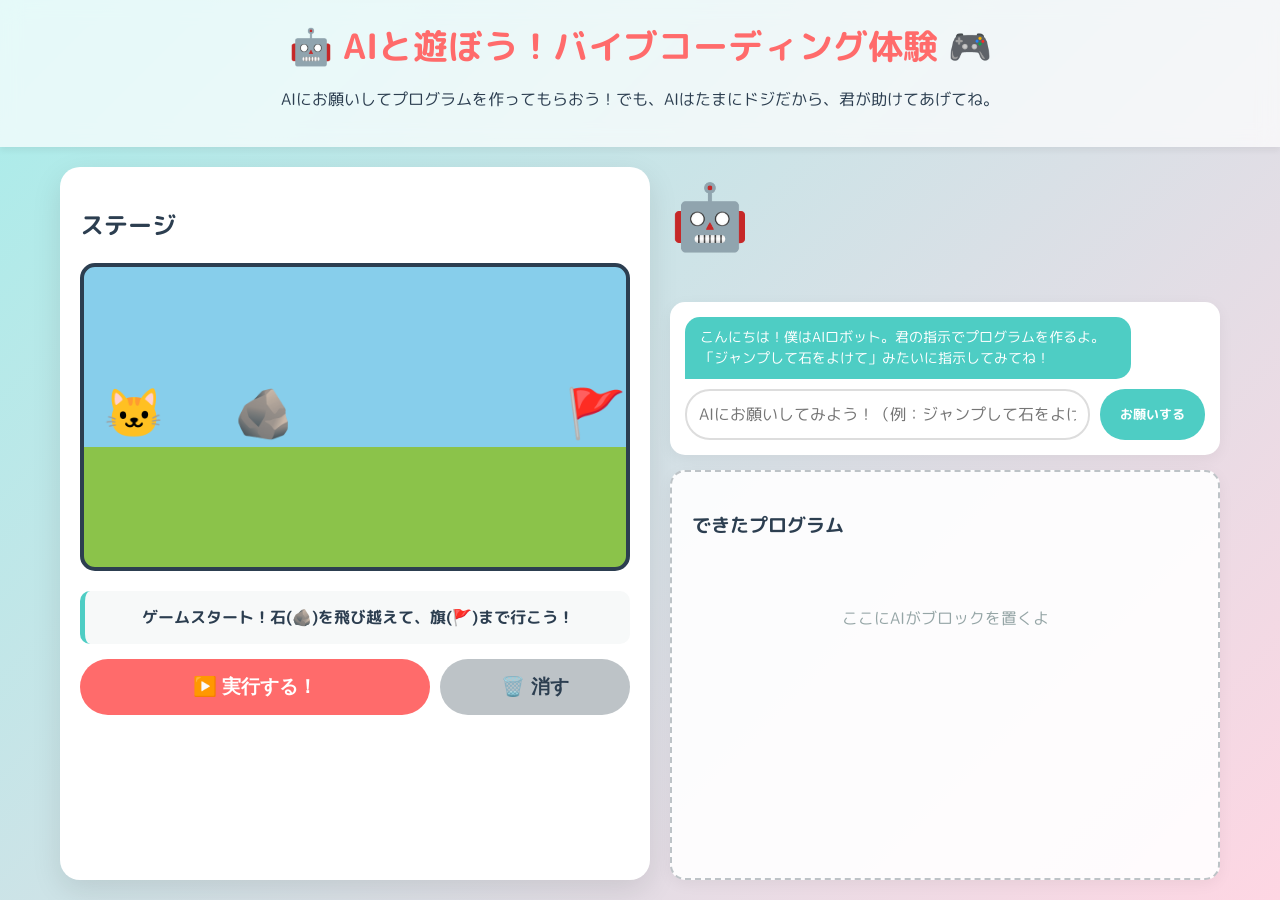
==== test/index.html @ 8283f613 "create test" ====
<!DOCTYPE html>
<html lang="ja">
<head>
    <meta charset="UTF-8">
    <meta name="viewport" content="width=device-width, initial-scale=1.0">
    <title>バイブコーディングを体験しよう！</title>
    <link rel="stylesheet" href="css/style.css">
    <link href="https://fonts.googleapis.com/css2?family=M+PLUS+Rounded+1c:wght@400;700&display=swap" rel="stylesheet">
</head>
<body>
    <header>
        <h1>🤖 AIと遊ぼう！バイブコーディング体験 🎮</h1>
        <p>AIにお願いしてプログラムを作ってもらおう！でも、AIはたまにドジだから、君が助けてあげてね。</p>
    </header>

    <main>
        <div id="game-container">
            <h2>ステージ</h2>
            <div id="game-screen">
                <div id="player" class="sprite">🐱</div>
                <div id="stone" class="sprite">🪨</div>
                <div id="goal" class="sprite">🚩</div>
            </div>
            <div id="game-status">ゲームスタート！石(🪨)を飛び越えて、旗(🚩)まで行こう！</div>
            <div class="action-buttons">
                <button id="run-btn" class="primary-btn">▶️ 実行する！</button>
                <button id="clear-btn" class="secondary-btn">🗑️ 消す</button>
            </div>
        </div>

        <div id="code-container">
            <div id="ai-section">
                <div id="ai-avatar">🤖</div>
                <div id="ai-thought-bubble" class="hidden">
                    <p id="thought-text"></p>
                </div>
            </div>
            <div id="hand-pointer" class="hidden">👆</div>
            <div id="chat-box">
                <div id="chat-history"></div>
                <div class="input-area">
                    <input type="text" id="prompt-input" placeholder="AIにお願いしてみよう！（例：ジャンプして石をよけて）">
                    <button id="send-btn">お願いする</button>
                </div>
            </div>
            <div id="block-editor">
                <h3>できたプログラム</h3>
                <div id="block-drop-area">
                    <p class="placeholder-text">ここにAIがブロックを置くよ</p>
                </div>
            </div>
        </div>
    </main>

    <script src="script/main.js"></script>
</body>
</html>
---- test/css/style.css ----
:root {
    --primary: #FF6B6B;
    --secondary: #4ECDC4;
    --accent: #FFE66D;
    --dark: #2C3E50;
    --light: #F7F9F9;
    --white: #FFFFFF;
}

body {
    font-family: 'M PLUS Rounded 1c', sans-serif;
    margin: 0;
    padding: 0;
    background: linear-gradient(135deg, #a8edea 0%, #fed6e3 100%);
    color: var(--dark);
    display: flex;
    flex-direction: column;
    min-height: 100vh;
}

header {
    text-align: center;
    padding: 20px;
    background: rgba(255, 255, 255, 0.7);
    backdrop-filter: blur(10px);
    box-shadow: 0 4px 6px rgba(0,0,0,0.05);
}

header h1 {
    margin: 0 0 10px 0;
    color: var(--primary);
    font-size: 2.2rem;
}

main {
    display: flex;
    flex: 1;
    padding: 20px;
    gap: 20px;
    max-width: 1200px;
    margin: 0 auto;
    width: 100%;
    box-sizing: border-box;
}

/* Game Area */
#game-container {
    flex: 1;
    background: var(--white);
    border-radius: 20px;
    padding: 20px;
    box-shadow: 0 10px 30px rgba(0,0,0,0.1);
    display: flex;
    flex-direction: column;
}

#game-screen {
    position: relative;
    height: 300px;
    background: linear-gradient(to bottom, #87CEEB 60%, #8bc34a 60%);
    border-radius: 15px;
    overflow: hidden;
    margin-bottom: 20px;
    border: 4px solid var(--dark);
}

.sprite {
    position: absolute;
    font-size: 3rem;
    bottom: 40%;
    transition: all 0.5s ease-in-out;
}

#player {
    left: 20px;
    z-index: 10;
}

#stone {
    left: 150px;
}

#goal {
    left: calc(100% - 60px);
}

#game-status {
    padding: 15px;
    background: var(--light);
    border-radius: 10px;
    font-weight: bold;
    text-align: center;
    color: var(--dark);
    margin-bottom: 15px;
    border-left: 5px solid var(--secondary);
}

.action-buttons {
    display: flex;
    gap: 10px;
}

.primary-btn {
    flex: 2;
    background: var(--primary);
    color: white;
    border: none;
    padding: 15px;
    font-size: 1.2rem;
    border-radius: 50px;
    cursor: pointer;
    font-weight: bold;
    transition: transform 0.2s, box-shadow 0.2s;
    outline: none;
}

.primary-btn:hover {
    transform: translateY(-3px);
    box-shadow: 0 5px 15px rgba(255, 107, 107, 0.4);
}

.secondary-btn {
    flex: 1;
    background: #bdc3c7;
    color: var(--dark);
    border: none;
    padding: 15px;
    font-size: 1.2rem;
    border-radius: 50px;
    cursor: pointer;
    font-weight: bold;
    transition: transform 0.2s, box-shadow 0.2s;
    outline: none;
}

.secondary-btn:hover {
    transform: translateY(-3px);
    box-shadow: 0 5px 15px rgba(189, 195, 199, 0.4);
}

/* Code Area */
#code-container {
    flex: 1;
    display: flex;
    flex-direction: column;
    gap: 15px;
    position: relative;
}

#ai-section {
    display: flex;
    align-items: flex-start;
    gap: 15px;
    height: 120px;
}

#ai-avatar {
    font-size: 4rem;
    animation: float 3s ease-in-out infinite;
}

@keyframes float {
    0% { transform: translateY(0px); }
    50% { transform: translateY(-10px); }
    100% { transform: translateY(0px); }
}

#ai-thought-bubble {
    background: white;
    padding: 15px;
    border-radius: 20px;
    position: relative;
    box-shadow: 0 4px 15px rgba(0,0,0,0.1);
    font-size: 0.95rem;
    border: 2px solid var(--accent);
}

#ai-thought-bubble::before {
    content: '';
    position: absolute;
    left: -10px;
    top: 20px;
    border-width: 10px 10px 10px 0;
    border-style: solid;
    border-color: transparent white transparent transparent;
}

.hidden {
    opacity: 0;
    pointer-events: none;
    transition: opacity 0.3s;
}

#chat-box {
    background: white;
    border-radius: 15px;
    padding: 15px;
    box-shadow: 0 4px 15px rgba(0,0,0,0.05);
    display: flex;
    flex-direction: column;
    gap: 10px;
}

#chat-history {
    max-height: 150px;
    overflow-y: auto;
    display: flex;
    flex-direction: column;
    gap: 8px;
}

.chat-msg {
    padding: 10px 15px;
    border-radius: 15px;
    font-size: 0.9rem;
    max-width: 80%;
}

.msg-user {
    align-self: flex-end;
    background: var(--light);
    border-bottom-right-radius: 0;
}

.msg-ai {
    align-self: flex-start;
    background: var(--secondary);
    color: white;
    border-bottom-left-radius: 0;
}

.input-area {
    display: flex;
    gap: 10px;
}

#prompt-input {
    flex: 1;
    padding: 12px;
    border: 2px solid #ddd;
    border-radius: 25px;
    font-size: 1rem;
    font-family: inherit;
    outline: none;
}

#prompt-input:focus {
    border-color: var(--secondary);
}

#send-btn {
    background: var(--secondary);
    color: white;
    border: none;
    padding: 0 20px;
    border-radius: 25px;
    cursor: pointer;
    font-weight: bold;
    font-family: inherit;
}

/* Block Editor */
#block-editor {
    background: rgba(255, 255, 255, 0.9);
    border-radius: 15px;
    padding: 20px;
    flex: 1;
    box-shadow: 0 4px 15px rgba(0,0,0,0.05);
    border: 2px dashed #bdc3c7;
}

#block-drop-area {
    min-height: 150px;
    display: flex;
    flex-direction: column;
    gap: 4px;
    position: relative;
}

.placeholder-text {
    text-align: center;
    color: #95a5a6;
    margin-top: 50px;
}

/* Programmable Scratch-like blocks */
.scratch-block {
    background: #FF9F43;
    color: white;
    padding: 10px 15px;
    border-radius: 8px;
    border-top-left-radius: 15px;
    border-bottom-left-radius: 15px;
    display: flex;
    align-items: center;
    gap: 10px;
    font-weight: bold;
    box-shadow: inset -2px -2px 0px rgba(0,0,0,0.2), 0 4px 6px rgba(0,0,0,0.1);
    position: relative;
    width: max-content;
    margin-bottom: 4px;
    z-index: 1;
    animation: popIn 0.3s cubic-bezier(0.175, 0.885, 0.32, 1.275);
}

.scratch-block::after {
    content: '';
    position: absolute;
    bottom: -8px;
    left: 15px;
    width: 20px;
    height: 8px;
    background: #FF9F43;
    clip-path: polygon(0 0, 100% 0, 50% 100%);
}

.scratch-block.blue {
    background: #54A0FF;
}
.scratch-block.blue::after {
    background: #54A0FF;
}
.scratch-block.green {
    background: #10ACB5;
}
.scratch-block.green::after {
    background: #10ACB5;
}

.scratch-block input {
    width: 50px;
    border: none;
    border-radius: 15px;
    padding: 5px;
    text-align: center;
    font-weight: bold;
    color: var(--dark);
    outline: none;
}

@keyframes popIn {
    0% { transform: scale(0); }
    100% { transform: scale(1); }
}

/* Hand animation */
#hand-pointer {
    position: fixed;
    font-size: 3rem;
    z-index: 1000;
    transition: all 1s ease-in-out;
}
@media (max-width: 768px) {
    main {
        flex-direction: column;
    }
}
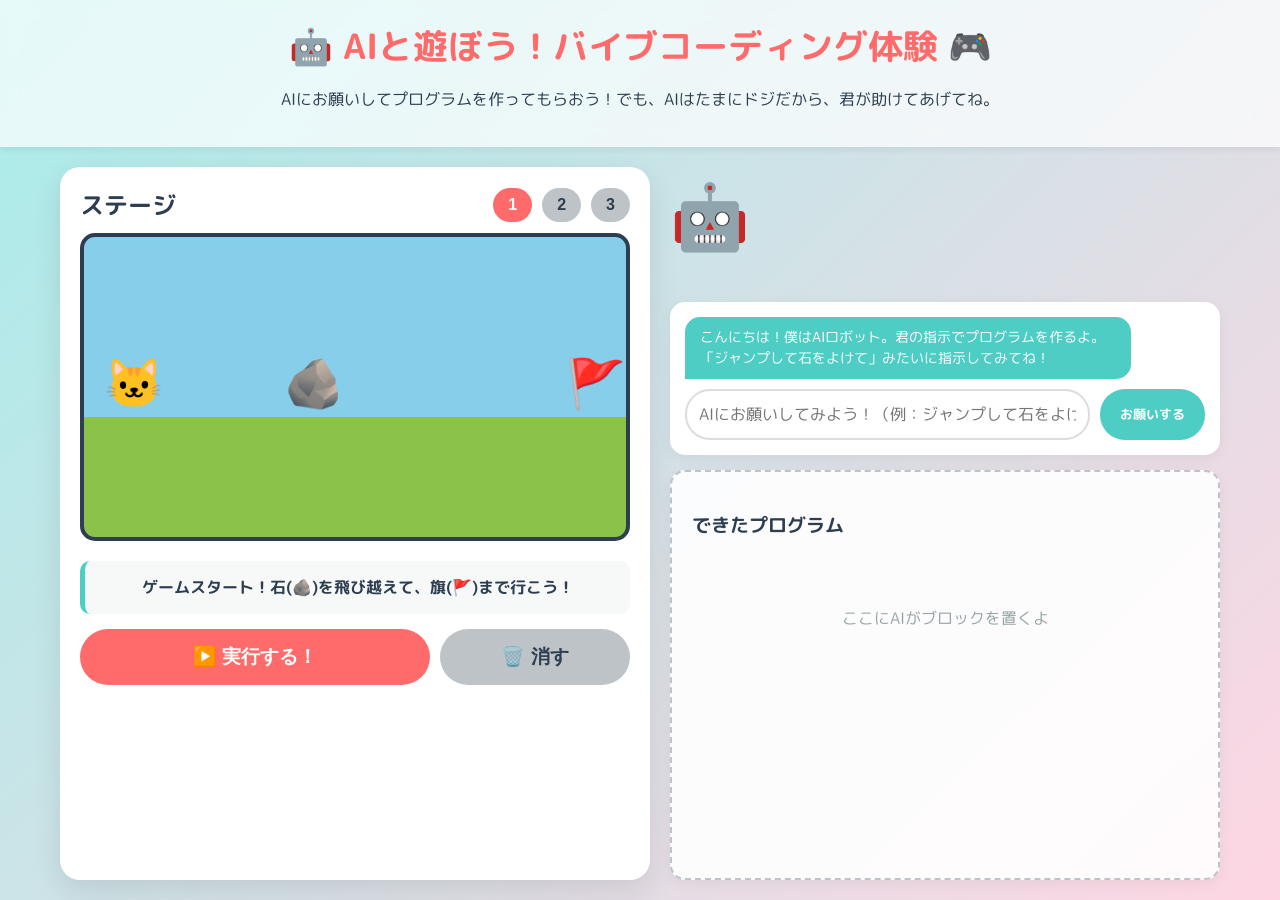
==== commit a39777ab: "create stage23" ====
--- a/test/index.html
+++ b/test/index.html
@@ -15,10 +15,17 @@
 
     <main>
         <div id="game-container">
-            <h2>ステージ</h2>
+            <div class="stage-header">
+                <h2>ステージ</h2>
+                <div id="stage-selector">
+                    <button class="stage-btn active" data-stage="1">1</button>
+                    <button class="stage-btn" data-stage="2">2</button>
+                    <button class="stage-btn" data-stage="3">3</button>
+                </div>
+            </div>
             <div id="game-screen">
                 <div id="player" class="sprite">🐱</div>
-                <div id="stone" class="sprite">🪨</div>
+                <div id="obstacles-container"></div>
                 <div id="goal" class="sprite">🚩</div>
             </div>
             <div id="game-status">ゲームスタート！石(🪨)を飛び越えて、旗(🚩)まで行こう！</div>
--- a/test/css/style.css
+++ b/test/css/style.css
@@ -52,6 +52,43 @@
     box-shadow: 0 10px 30px rgba(0,0,0,0.1);
     display: flex;
     flex-direction: column;
+}
+
+.stage-header {
+    display: flex;
+    justify-content: space-between;
+    align-items: center;
+    margin-bottom: 10px;
+}
+
+.stage-header h2 {
+    margin: 0;
+}
+
+#stage-selector {
+    display: flex;
+    gap: 10px;
+}
+
+.stage-btn {
+    background: #bdc3c7;
+    color: var(--dark);
+    border: none;
+    padding: 8px 15px;
+    border-radius: 20px;
+    font-weight: bold;
+    cursor: pointer;
+    font-size: 1rem;
+    transition: all 0.2s;
+}
+
+.stage-btn:hover {
+    background: #95a5a6;
+}
+
+.stage-btn.active {
+    background: var(--primary);
+    color: white;
 }
 
 #game-screen {
@@ -76,8 +113,18 @@
     z-index: 10;
 }
 
-#stone {
-    left: 150px;
+.obstacle {
+    bottom: 40%;
+}
+
+.hole {
+    position: absolute;
+    bottom: 0;
+    height: 40%;
+    background: #34495e;
+    border: 3px solid #2c3e50;
+    border-bottom: none;
+    border-radius: 10px 10px 0 0;
 }
 
 #goal {
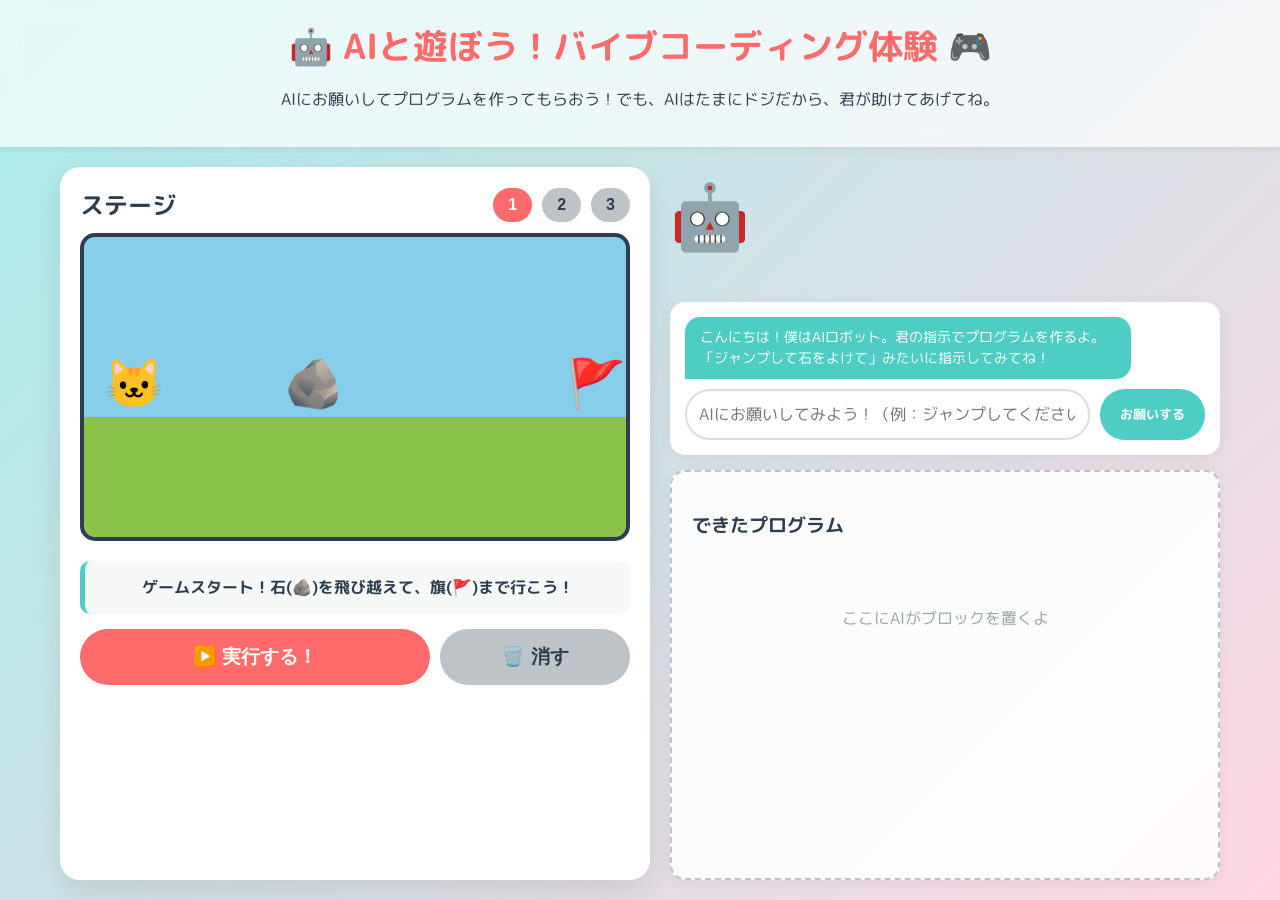
==== commit 7e7bc2a0: "update." ====
--- a/test/index.html
+++ b/test/index.html
@@ -46,7 +46,7 @@
             <div id="chat-box">
                 <div id="chat-history"></div>
                 <div class="input-area">
-                    <input type="text" id="prompt-input" placeholder="AIにお願いしてみよう！（例：ジャンプして石をよけて）">
+                    <input type="text" id="prompt-input" placeholder="AIにお願いしてみよう！（例：ジャンプしてください / 石をよけてください / 右に進んでください / ゴールまで行きたいです）">
                     <button id="send-btn">お願いする</button>
                 </div>
             </div>
